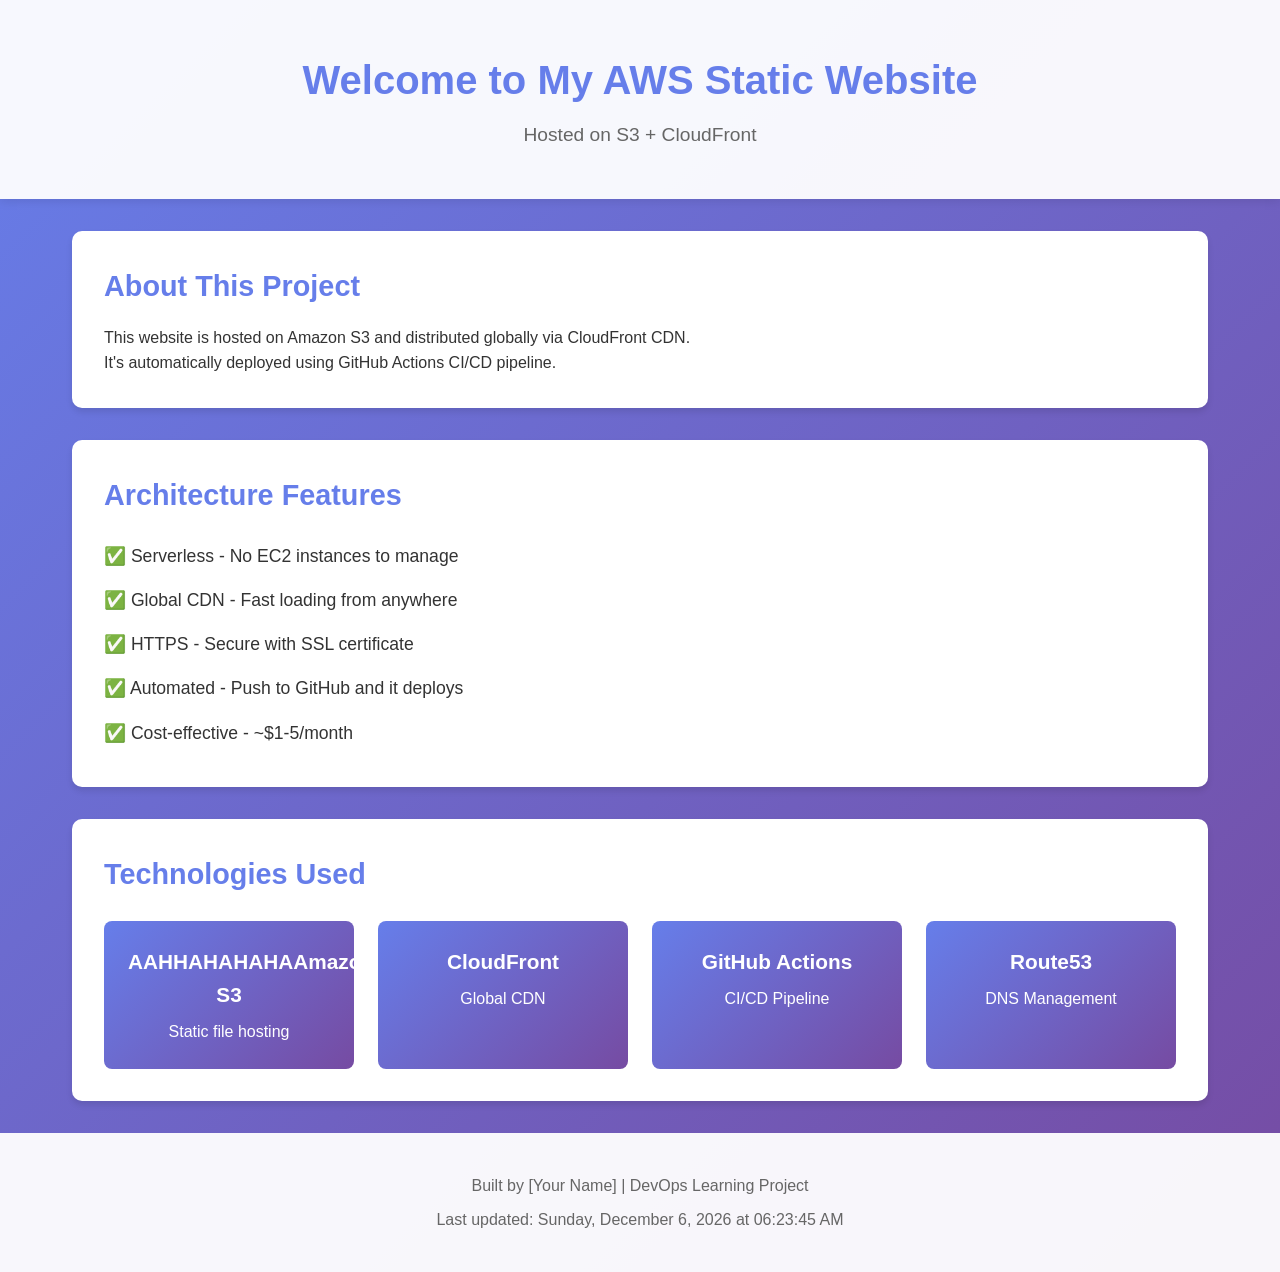
==== index.html @ 20393329 "Initial commit - static website files" ====
<!DOCTYPE html>
<html lang="en">
<head>
    <meta charset="UTF-8">
    <meta name="viewport" content="width=device-width, initial-scale=1.0">
    <title>My Static Website on AWS</title>
    <link rel="stylesheet" href="style.css">
</head>
<body>
    <header>
        <h1>Welcome to My AWS Static Website</h1>
        <p>Hosted on S3 + CloudFront</p>
    </header>
    
    <main>
        <section class="info">
            <h2>About This Project</h2>
            <p>This website is hosted on Amazon S3 and distributed globally via CloudFront CDN.</p>
            <p>It's automatically deployed using GitHub Actions CI/CD pipeline.</p>
        </section>
        
        <section class="features">
            <h2>Architecture Features</h2>
            <ul>
                <li>✅ Serverless - No EC2 instances to manage</li>
                <li>✅ Global CDN - Fast loading from anywhere</li>
                <li>✅ HTTPS - Secure with SSL certificate</li>
                <li>✅ Automated - Push to GitHub and it deploys</li>
                <li>✅ Cost-effective - ~$1-5/month</li>
            </ul>
        </section>
        
        <section class="tech">
            <h2>Technologies Used</h2>
            <div class="tech-grid">
                <div class="tech-card">
                    <h3>AAHHAHAHAHAAmazon S3</h3>
                    <p>Static file hosting</p>
                </div>
                <div class="tech-card">
                    <h3>CloudFront</h3>
                    <p>Global CDN</p>
                </div>
                <div class="tech-card">
                    <h3>GitHub Actions</h3>
                    <p>CI/CD Pipeline</p>
                </div>
                <div class="tech-card">
                    <h3>Route53</h3>
                    <p>DNS Management</p>
                </div>
            </div>
        </section>
    </main>
    
    <footer>
        <p>Built by [Your Name] | DevOps Learning Project</p>
        <p id="timestamp"></p>
    </footer>
    
    <script src="script.js"></script>
</body>
</html>
---- style.css ----
* {
    margin: 0;
    padding: 0;
    box-sizing: border-box;
}

body {
    font-family: 'Segoe UI', Tahoma, Geneva, Verdana, sans-serif;
    line-height: 1.6;
    color: #333;
    background: linear-gradient(135deg, #667eea 0%, #764ba2 100%);
    min-height: 100vh;
}

header {
    background: rgba(255, 255, 255, 0.95);
    padding: 3rem 2rem;
    text-align: center;
    box-shadow: 0 2px 10px rgba(0,0,0,0.1);
}

header h1 {
    color: #667eea;
    font-size: 2.5rem;
    margin-bottom: 0.5rem;
}

header p {
    color: #666;
    font-size: 1.2rem;
}

main {
    max-width: 1200px;
    margin: 2rem auto;
    padding: 0 2rem;
}

section {
    background: white;
    padding: 2rem;
    margin-bottom: 2rem;
    border-radius: 10px;
    box-shadow: 0 4px 6px rgba(0,0,0,0.1);
}

h2 {
    color: #667eea;
    margin-bottom: 1rem;
    font-size: 1.8rem;
}

.features ul {
    list-style: none;
    padding-left: 0;
}

.features li {
    padding: 0.5rem 0;
    font-size: 1.1rem;
}

.tech-grid {
    display: grid;
    grid-template-columns: repeat(auto-fit, minmax(250px, 1fr));
    gap: 1.5rem;
    margin-top: 1.5rem;
}

.tech-card {
    background: linear-gradient(135deg, #667eea 0%, #764ba2 100%);
    color: white;
    padding: 1.5rem;
    border-radius: 8px;
    text-align: center;
    transition: transform 0.3s ease;
}

.tech-card:hover {
    transform: translateY(-5px);
}

.tech-card h3 {
    margin-bottom: 0.5rem;
    font-size: 1.3rem;
}

footer {
    background: rgba(255, 255, 255, 0.95);
    padding: 2rem;
    text-align: center;
    margin-top: 2rem;
}

footer p {
    margin: 0.5rem 0;
    color: #666;
}

@media (max-width: 768px) {
    header h1 {
        font-size: 2rem;
    }
    
    .tech-grid {
        grid-template-columns: 1fr;
    }
}
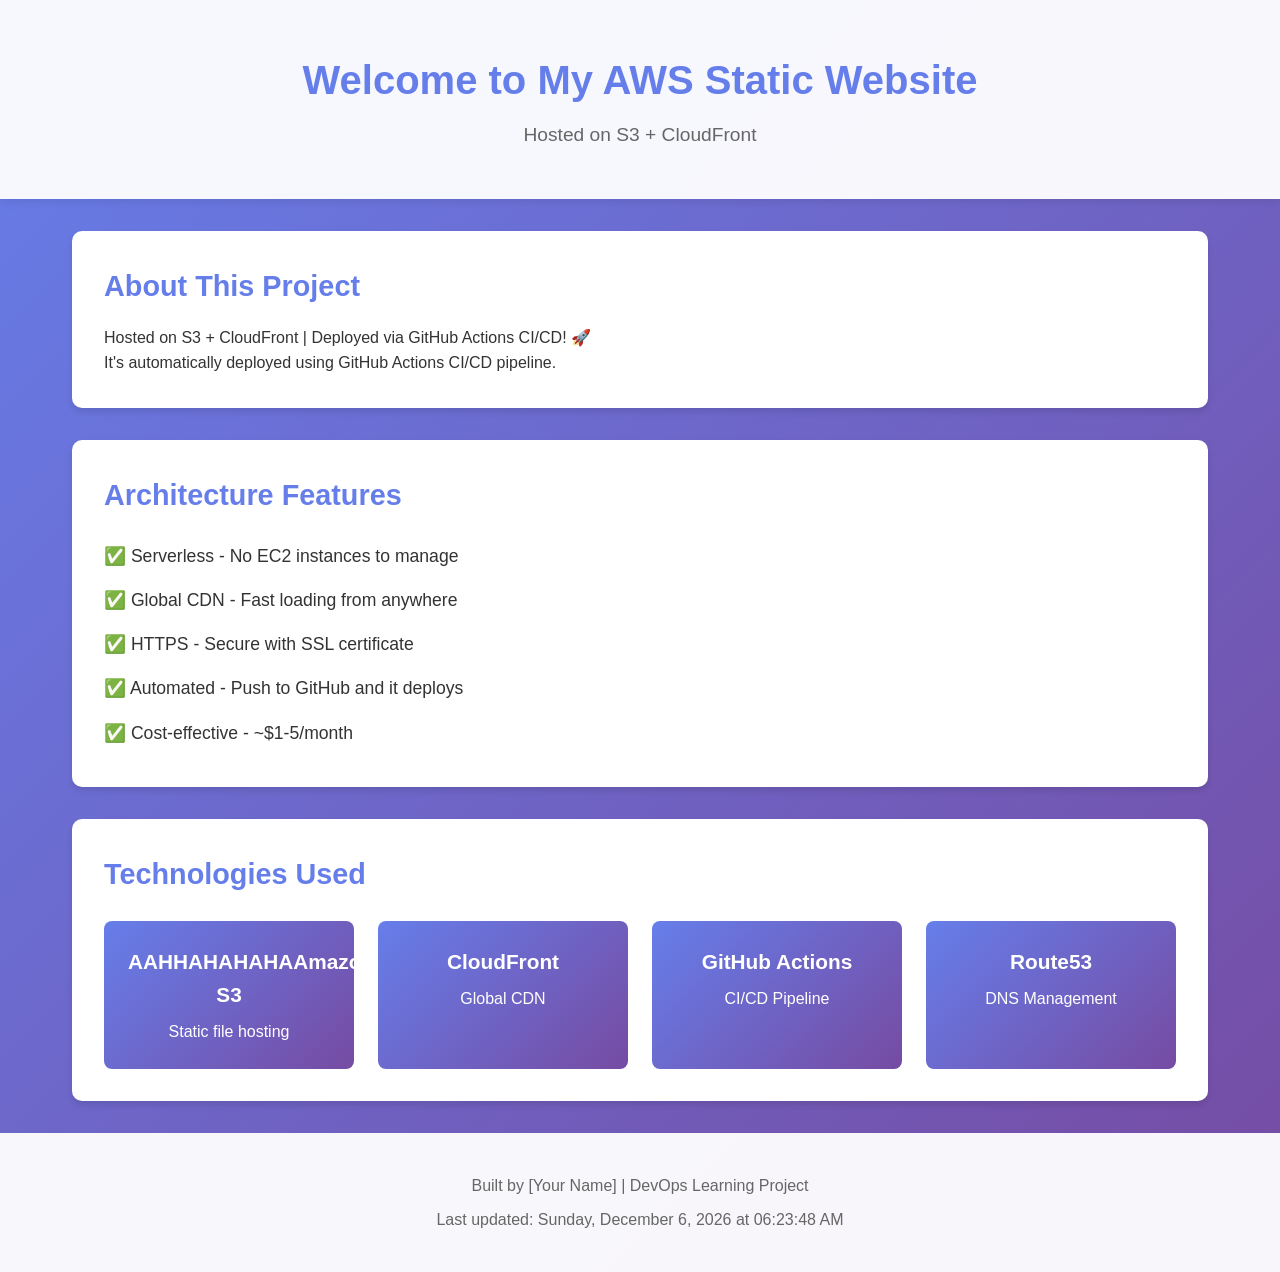
==== commit c3103edd: "Update header text" ====
--- a/index.html
+++ b/index.html
@@ -15,7 +15,7 @@
     <main>
         <section class="info">
             <h2>About This Project</h2>
-            <p>This website is hosted on Amazon S3 and distributed globally via CloudFront CDN.</p>
+            <p>Hosted on S3 + CloudFront | Deployed via GitHub Actions CI/CD! 🚀</p>
             <p>It's automatically deployed using GitHub Actions CI/CD pipeline.</p>
         </section>
         
